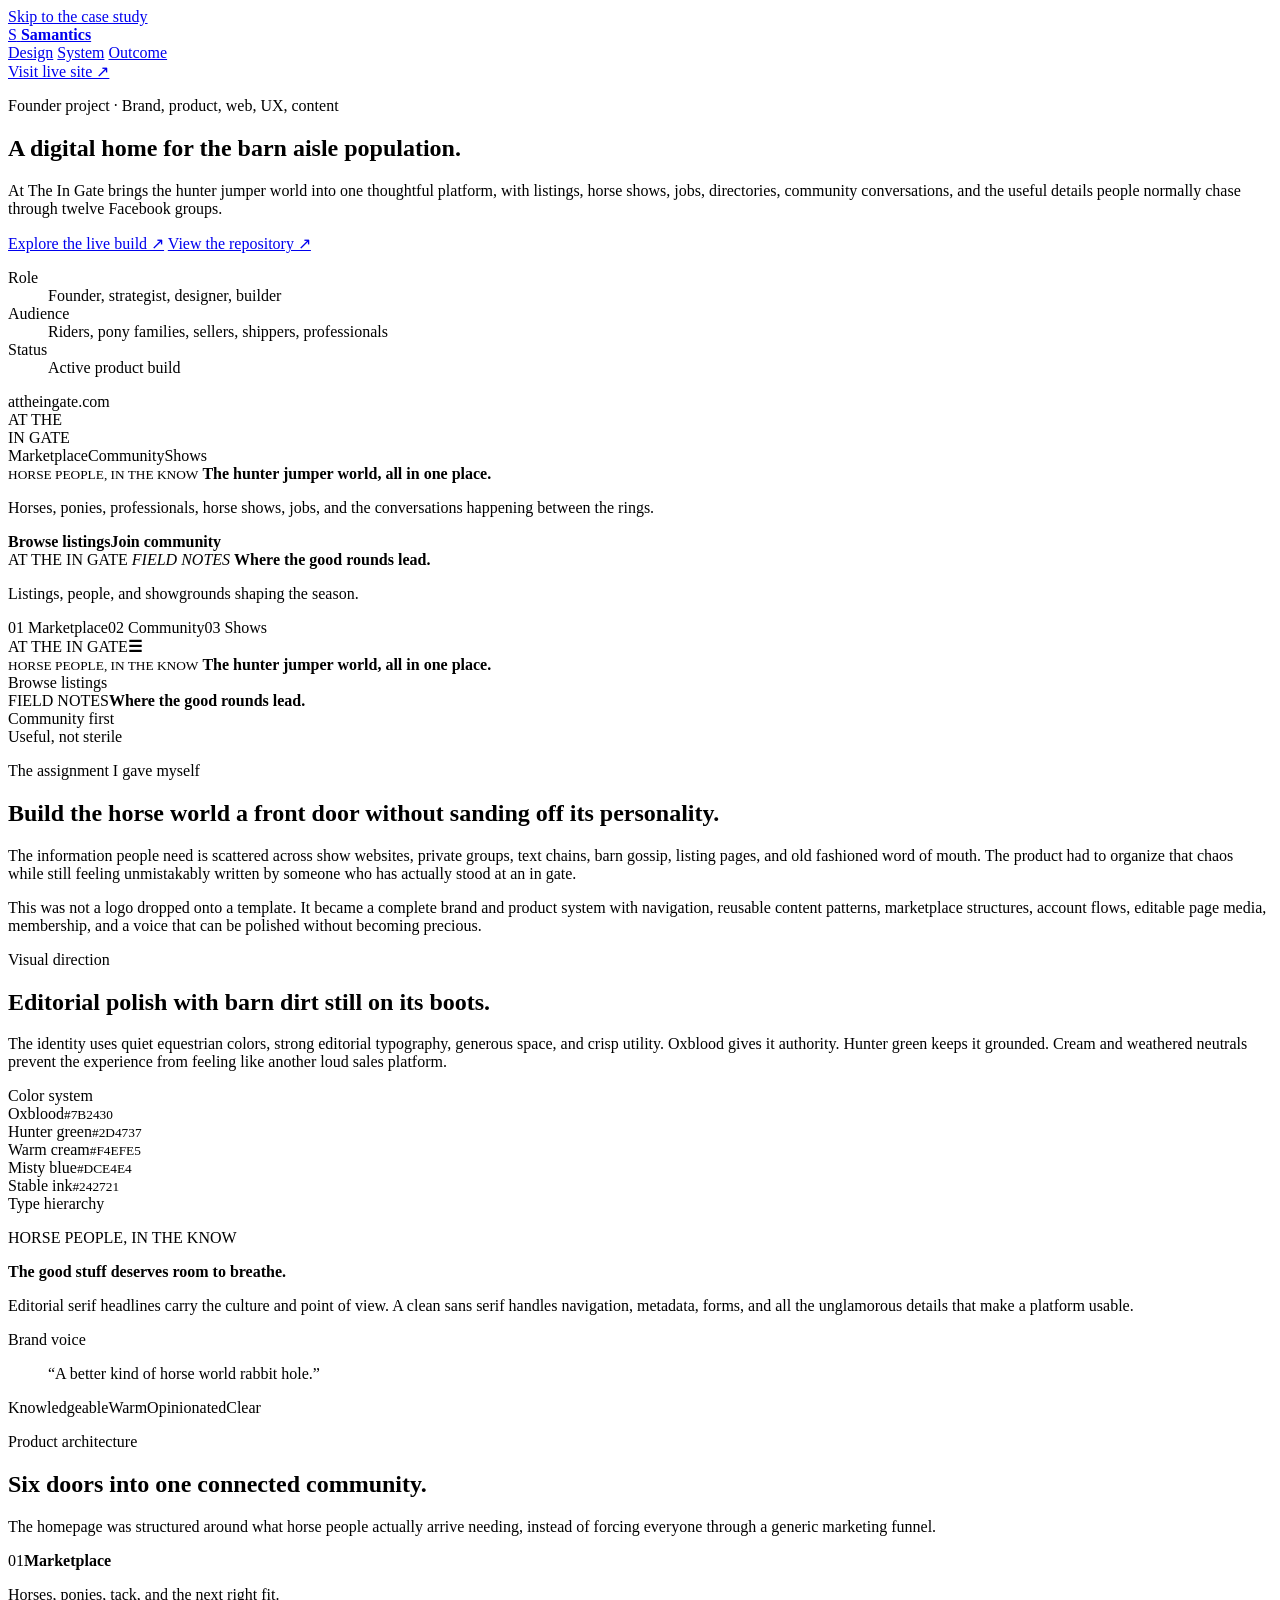
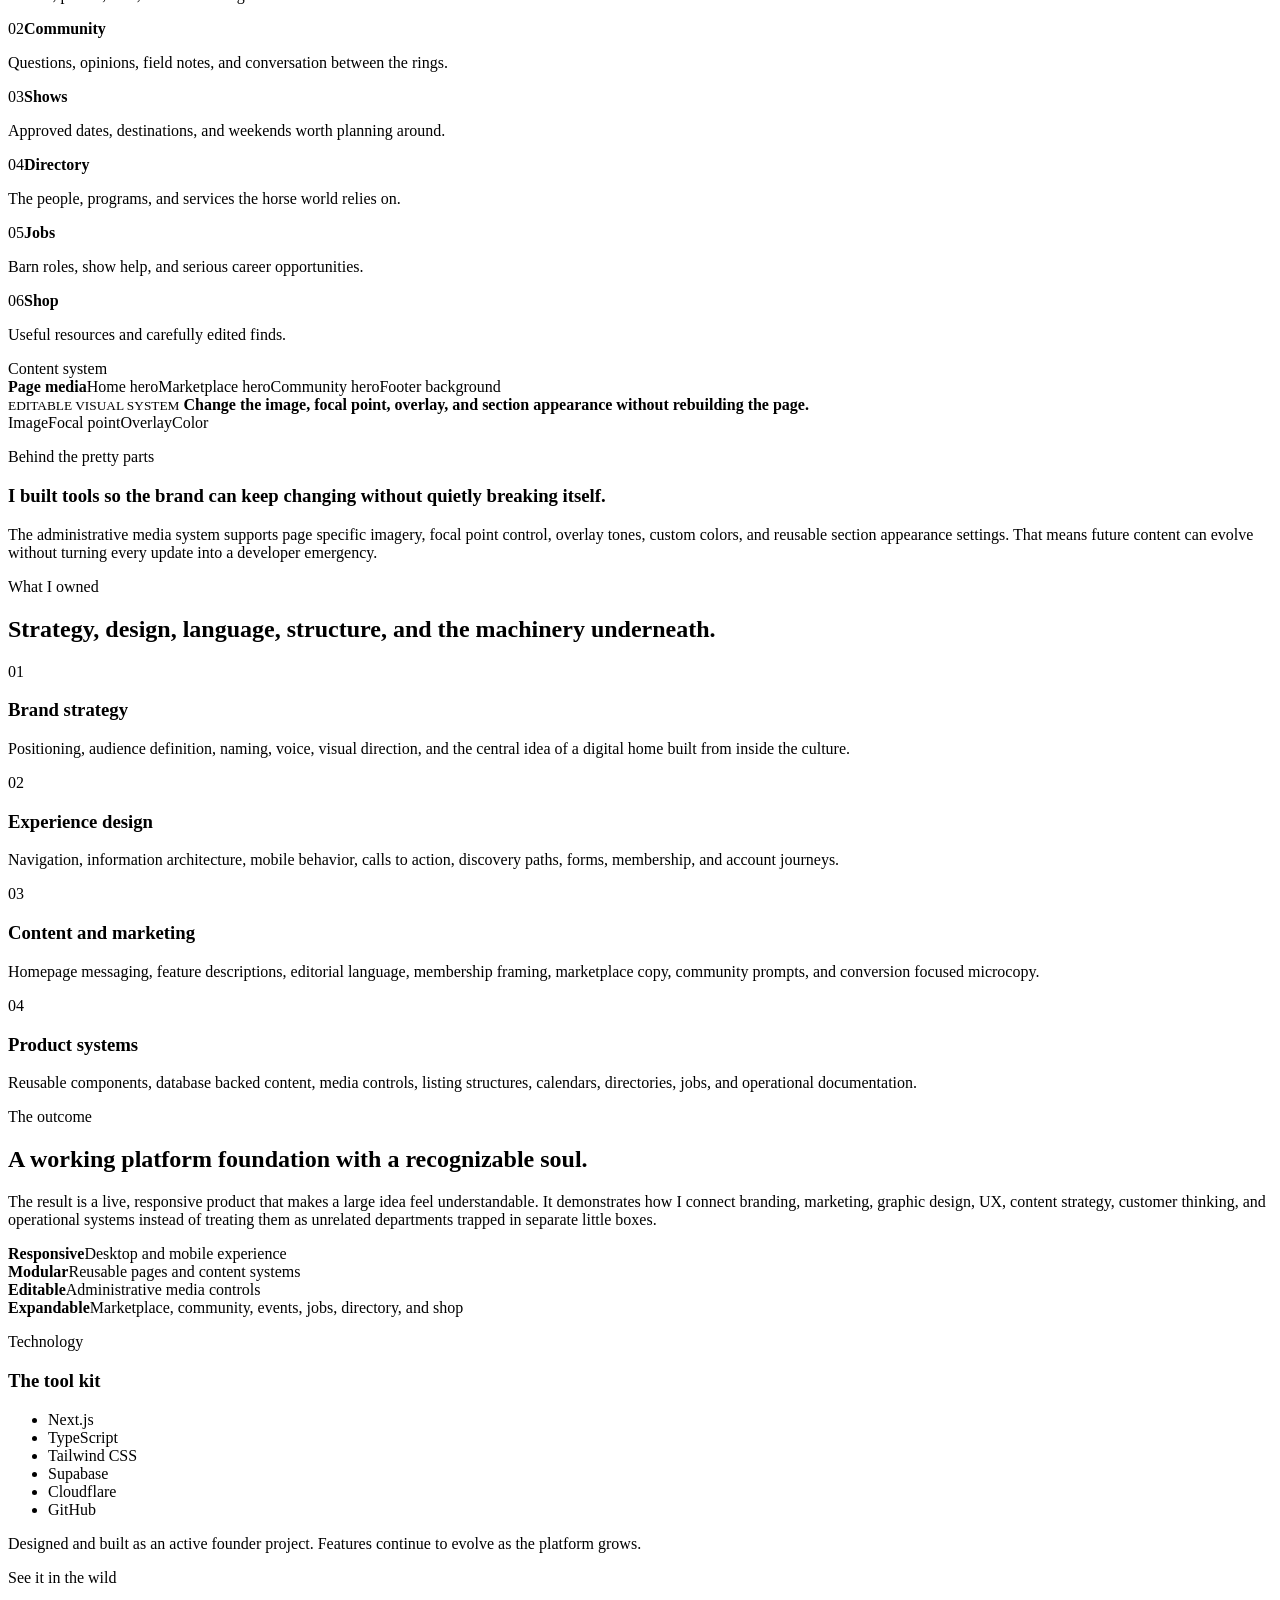
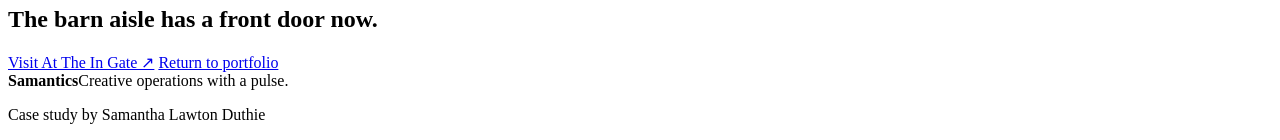
==== at-the-in-gate.html @ b52e9145 "Add At The In Gate visual case study" ====
<!doctype html>
<html lang="en">
<head>
  <meta charset="utf-8">
  <meta name="viewport" content="width=device-width, initial-scale=1">
  <meta name="description" content="At The In Gate case study by Samantha Lawton Duthie: brand strategy, visual design, website experience, product architecture, content, and community marketing.">
  <meta name="theme-color" content="#7b2430">
  <title>At The In Gate Case Study | Samantics</title>
  <link rel="preconnect" href="https://fonts.googleapis.com">
  <link rel="preconnect" href="https://fonts.gstatic.com" crossorigin>
  <link href="https://fonts.googleapis.com/css2?family=DM+Sans:wght@400;500;600;700&family=Fraunces:opsz,wght@9..144,500;9..144,600;9..144,700&display=swap" rel="stylesheet">
  <link rel="stylesheet" href="project-at-the-in-gate.css">
</head>
<body>
  <a class="skip-link" href="#main">Skip to the case study</a>

  <header class="case-nav">
    <a class="samantics-mark" href="index.html" aria-label="Return to Samantics portfolio">
      <span aria-hidden="true">S</span>
      <strong>Samantics</strong>
    </a>
    <div class="case-nav-links">
      <a href="#design">Design</a>
      <a href="#system">System</a>
      <a href="#outcome">Outcome</a>
    </div>
    <a class="case-nav-cta" href="https://attheingate.com" target="_blank" rel="noreferrer">Visit live site ↗</a>
  </header>

  <main id="main">
    <section class="case-hero">
      <div class="case-hero-copy">
        <p class="eyebrow">Founder project · Brand, product, web, UX, content</p>
        <h1>A digital home for the barn aisle population.</h1>
        <p class="hero-lede">At The In Gate brings the hunter jumper world into one thoughtful platform, with listings, horse shows, jobs, directories, community conversations, and the useful details people normally chase through twelve Facebook groups.</p>
        <div class="hero-actions">
          <a class="button button-primary" href="https://attheingate.com" target="_blank" rel="noreferrer">Explore the live build ↗</a>
          <a class="button button-secondary" href="https://github.com/samzwiches/at-the-in-gate" target="_blank" rel="noreferrer">View the repository ↗</a>
        </div>
        <dl class="hero-facts">
          <div><dt>Role</dt><dd>Founder, strategist, designer, builder</dd></div>
          <div><dt>Audience</dt><dd>Riders, pony families, sellers, shippers, professionals</dd></div>
          <div><dt>Status</dt><dd>Active product build</dd></div>
        </dl>
      </div>

      <div class="hero-composition" aria-label="At The In Gate homepage design preview">
        <div class="hero-halo halo-one"></div>
        <div class="hero-halo halo-two"></div>
        <div class="browser browser-main">
          <div class="browser-top"><i></i><i></i><i></i><span>attheingate.com</span></div>
          <div class="atig-site-header">
            <div class="atig-wordmark">AT THE<br>IN GATE</div>
            <div class="atig-mini-nav"><span>Marketplace</span><span>Community</span><span>Shows</span></div>
          </div>
          <div class="atig-hero-grid">
            <div class="atig-hero-copy">
              <small>HORSE PEOPLE, IN THE KNOW</small>
              <strong>The hunter jumper world, all in one place.</strong>
              <p>Horses, ponies, professionals, horse shows, jobs, and the conversations happening between the rings.</p>
              <div class="atig-buttons"><b>Browse listings</b><b>Join community</b></div>
            </div>
            <div class="atig-field-note">
              <span>AT THE IN GATE</span>
              <em>FIELD NOTES</em>
              <strong>Where the good rounds lead.</strong>
              <p>Listings, people, and showgrounds shaping the season.</p>
            </div>
          </div>
          <div class="atig-quick-links">
            <span>01 Marketplace</span><span>02 Community</span><span>03 Shows</span>
          </div>
        </div>

        <div class="phone">
          <div class="phone-speaker"></div>
          <div class="phone-screen">
            <div class="phone-header"><span>AT THE IN GATE</span><b>☰</b></div>
            <small>HORSE PEOPLE, IN THE KNOW</small>
            <strong>The hunter jumper world, all in one place.</strong>
            <div class="phone-button">Browse listings</div>
            <div class="phone-photo"><span>FIELD NOTES</span><b>Where the good rounds lead.</b></div>
          </div>
        </div>

        <div class="hero-sticker sticker-one">Community first</div>
        <div class="hero-sticker sticker-two">Useful, not sterile</div>
      </div>
    </section>

    <section class="project-summary section-pad">
      <div class="summary-heading">
        <p class="eyebrow">The assignment I gave myself</p>
        <h2>Build the horse world a front door without sanding off its personality.</h2>
      </div>
      <div class="summary-copy">
        <p>The information people need is scattered across show websites, private groups, text chains, barn gossip, listing pages, and old fashioned word of mouth. The product had to organize that chaos while still feeling unmistakably written by someone who has actually stood at an in gate.</p>
        <p>This was not a logo dropped onto a template. It became a complete brand and product system with navigation, reusable content patterns, marketplace structures, account flows, editable page media, membership, and a voice that can be polished without becoming precious.</p>
      </div>
    </section>

    <section class="brand-section section-pad" id="design">
      <div class="section-heading">
        <p class="eyebrow">Visual direction</p>
        <h2>Editorial polish with barn dirt still on its boots.</h2>
        <p>The identity uses quiet equestrian colors, strong editorial typography, generous space, and crisp utility. Oxblood gives it authority. Hunter green keeps it grounded. Cream and weathered neutrals prevent the experience from feeling like another loud sales platform.</p>
      </div>

      <div class="brand-grid">
        <article class="brand-card palette-card">
          <div class="card-label">Color system</div>
          <div class="swatches">
            <div style="--swatch:#7b2430"><span>Oxblood</span><small>#7B2430</small></div>
            <div style="--swatch:#2d4737"><span>Hunter green</span><small>#2D4737</small></div>
            <div style="--swatch:#f4efe5"><span>Warm cream</span><small>#F4EFE5</small></div>
            <div style="--swatch:#dce4e4"><span>Misty blue</span><small>#DCE4E4</small></div>
            <div style="--swatch:#242721"><span>Stable ink</span><small>#242721</small></div>
          </div>
        </article>

        <article class="brand-card type-card">
          <div class="card-label">Type hierarchy</div>
          <p class="type-eyebrow">HORSE PEOPLE, IN THE KNOW</p>
          <strong>The good stuff deserves room to breathe.</strong>
          <p>Editorial serif headlines carry the culture and point of view. A clean sans serif handles navigation, metadata, forms, and all the unglamorous details that make a platform usable.</p>
        </article>

        <article class="brand-card voice-card">
          <div class="card-label">Brand voice</div>
          <blockquote>“A better kind of horse world rabbit hole.”</blockquote>
          <div class="voice-tags"><span>Knowledgeable</span><span>Warm</span><span>Opinionated</span><span>Clear</span></div>
        </article>
      </div>
    </section>

    <section class="system-section section-pad" id="system">
      <div class="section-heading section-heading-light">
        <p class="eyebrow">Product architecture</p>
        <h2>Six doors into one connected community.</h2>
        <p>The homepage was structured around what horse people actually arrive needing, instead of forcing everyone through a generic marketing funnel.</p>
      </div>

      <div class="feature-grid">
        <article><span>01</span><b>Marketplace</b><p>Horses, ponies, tack, and the next right fit.</p></article>
        <article><span>02</span><b>Community</b><p>Questions, opinions, field notes, and conversation between the rings.</p></article>
        <article><span>03</span><b>Shows</b><p>Approved dates, destinations, and weekends worth planning around.</p></article>
        <article><span>04</span><b>Directory</b><p>The people, programs, and services the horse world relies on.</p></article>
        <article><span>05</span><b>Jobs</b><p>Barn roles, show help, and serious career opportunities.</p></article>
        <article><span>06</span><b>Shop</b><p>Useful resources and carefully edited finds.</p></article>
      </div>

      <div class="system-showcase">
        <div class="system-browser">
          <div class="browser-top"><i></i><i></i><i></i><span>Content system</span></div>
          <div class="system-browser-body">
            <aside><b>Page media</b><span>Home hero</span><span>Marketplace hero</span><span>Community hero</span><span>Footer background</span></aside>
            <div class="system-editor">
              <small>EDITABLE VISUAL SYSTEM</small>
              <strong>Change the image, focal point, overlay, and section appearance without rebuilding the page.</strong>
              <div class="editor-controls"><span>Image</span><span>Focal point</span><span>Overlay</span><span>Color</span></div>
            </div>
          </div>
        </div>
        <div class="system-note">
          <p class="eyebrow">Behind the pretty parts</p>
          <h3>I built tools so the brand can keep changing without quietly breaking itself.</h3>
          <p>The administrative media system supports page specific imagery, focal point control, overlay tones, custom colors, and reusable section appearance settings. That means future content can evolve without turning every update into a developer emergency.</p>
        </div>
      </div>
    </section>

    <section class="process-section section-pad">
      <div class="section-heading">
        <p class="eyebrow">What I owned</p>
        <h2>Strategy, design, language, structure, and the machinery underneath.</h2>
      </div>
      <div class="ownership-list">
        <article><span>01</span><div><h3>Brand strategy</h3><p>Positioning, audience definition, naming, voice, visual direction, and the central idea of a digital home built from inside the culture.</p></div></article>
        <article><span>02</span><div><h3>Experience design</h3><p>Navigation, information architecture, mobile behavior, calls to action, discovery paths, forms, membership, and account journeys.</p></div></article>
        <article><span>03</span><div><h3>Content and marketing</h3><p>Homepage messaging, feature descriptions, editorial language, membership framing, marketplace copy, community prompts, and conversion focused microcopy.</p></div></article>
        <article><span>04</span><div><h3>Product systems</h3><p>Reusable components, database backed content, media controls, listing structures, calendars, directories, jobs, and operational documentation.</p></div></article>
      </div>
    </section>

    <section class="outcome-section section-pad" id="outcome">
      <div class="outcome-copy">
        <p class="eyebrow">The outcome</p>
        <h2>A working platform foundation with a recognizable soul.</h2>
        <p>The result is a live, responsive product that makes a large idea feel understandable. It demonstrates how I connect branding, marketing, graphic design, UX, content strategy, customer thinking, and operational systems instead of treating them as unrelated departments trapped in separate little boxes.</p>
        <div class="proof-grid">
          <div><strong>Responsive</strong><span>Desktop and mobile experience</span></div>
          <div><strong>Modular</strong><span>Reusable pages and content systems</span></div>
          <div><strong>Editable</strong><span>Administrative media controls</span></div>
          <div><strong>Expandable</strong><span>Marketplace, community, events, jobs, directory, and shop</span></div>
        </div>
      </div>
      <aside class="tool-card">
        <p class="eyebrow">Technology</p>
        <h3>The tool kit</h3>
        <ul>
          <li>Next.js</li>
          <li>TypeScript</li>
          <li>Tailwind CSS</li>
          <li>Supabase</li>
          <li>Cloudflare</li>
          <li>GitHub</li>
        </ul>
        <p class="tool-note">Designed and built as an active founder project. Features continue to evolve as the platform grows.</p>
      </aside>
    </section>

    <section class="closing-section">
      <p class="eyebrow">See it in the wild</p>
      <h2>The barn aisle has a front door now.</h2>
      <div class="hero-actions closing-actions">
        <a class="button button-light" href="https://attheingate.com" target="_blank" rel="noreferrer">Visit At The In Gate ↗</a>
        <a class="button button-outline-light" href="index.html#work">Return to portfolio</a>
      </div>
    </section>
  </main>

  <footer class="case-footer">
    <div><strong>Samantics</strong><span>Creative operations with a pulse.</span></div>
    <p>Case study by Samantha Lawton Duthie</p>
  </footer>
</body>
</html>
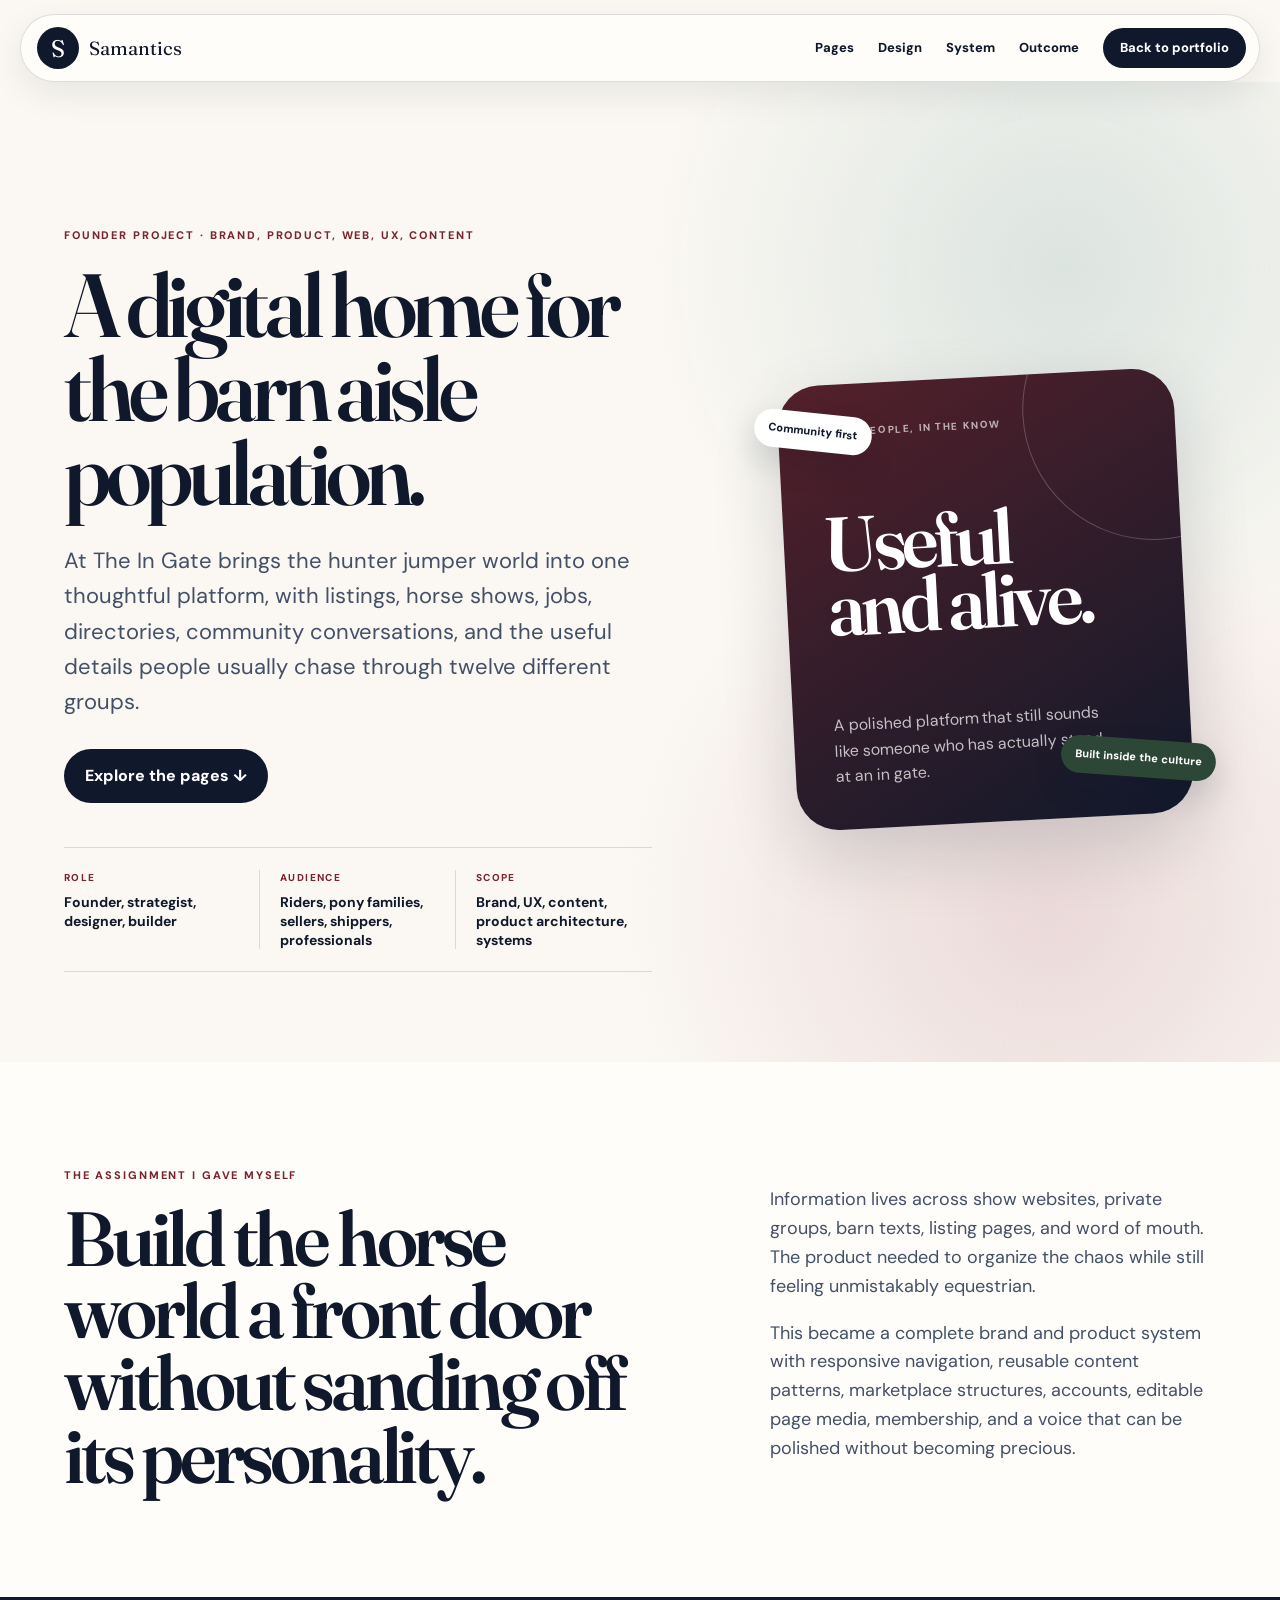
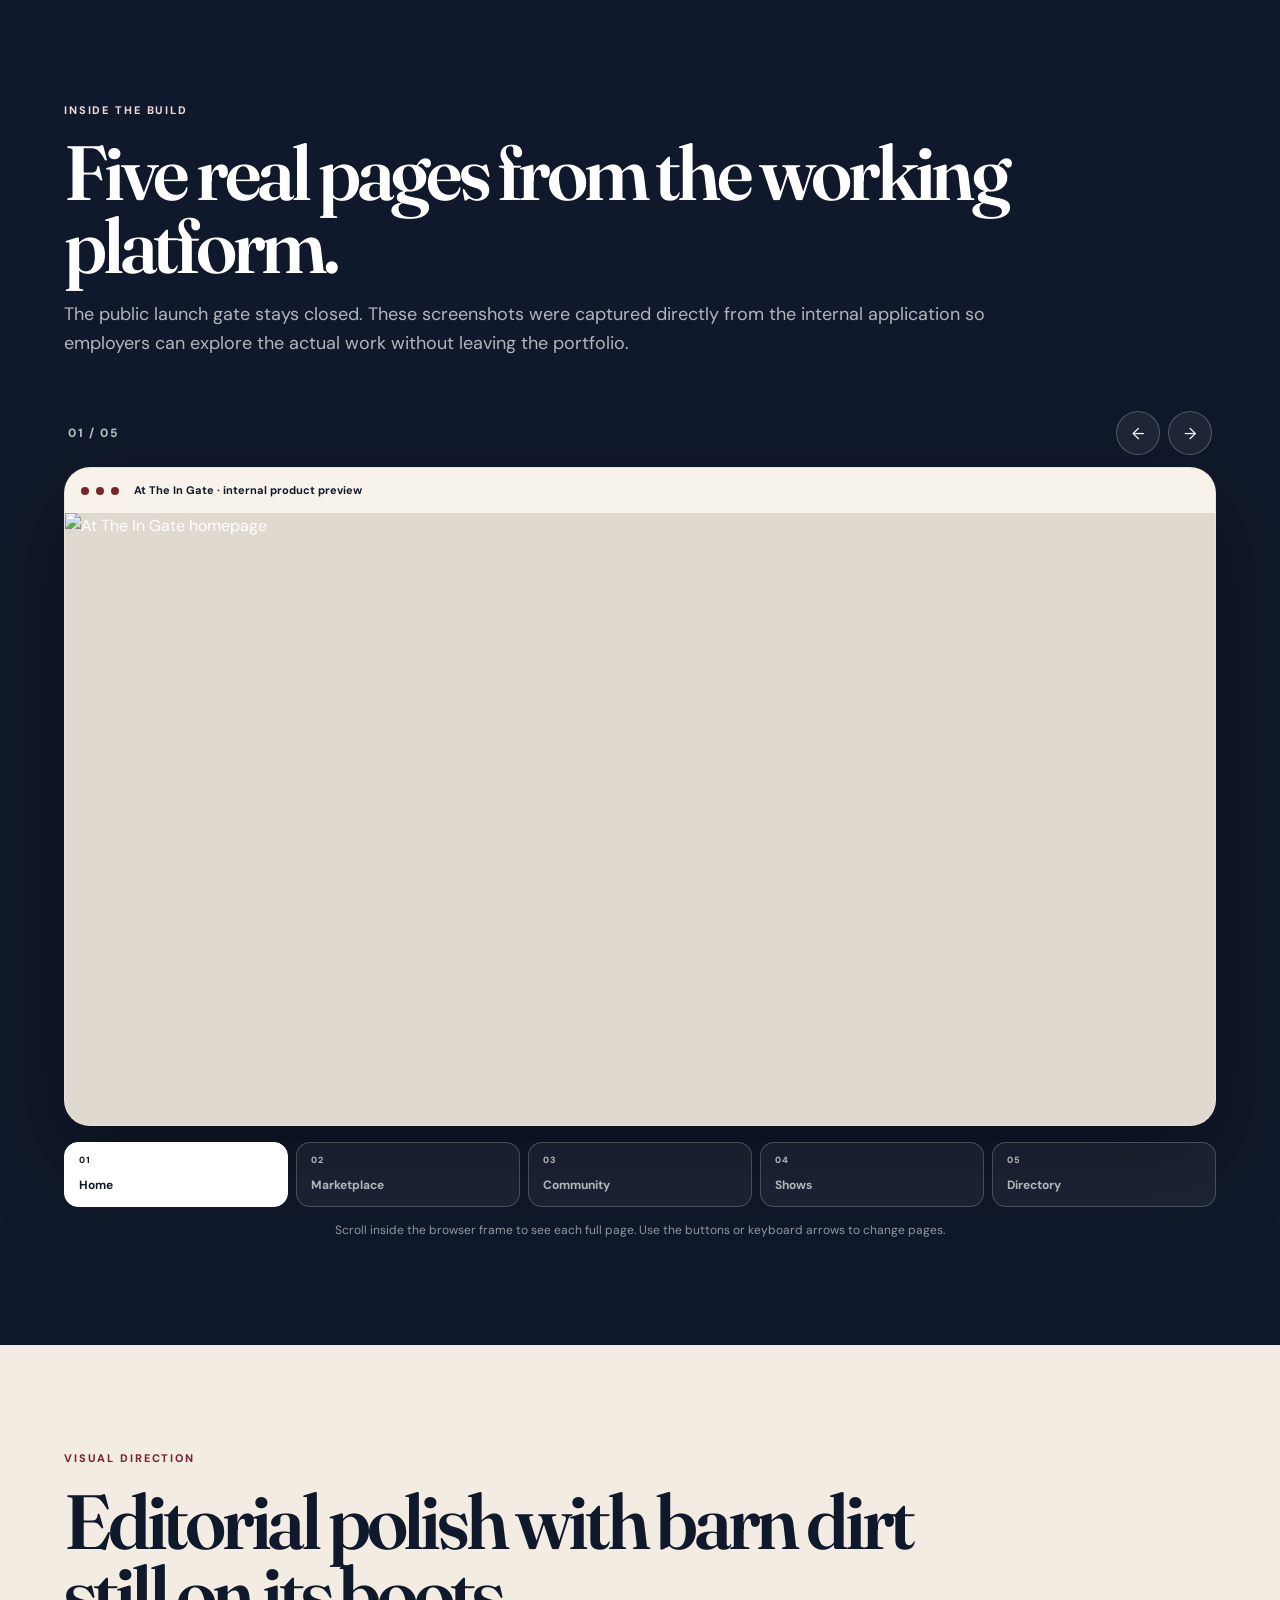
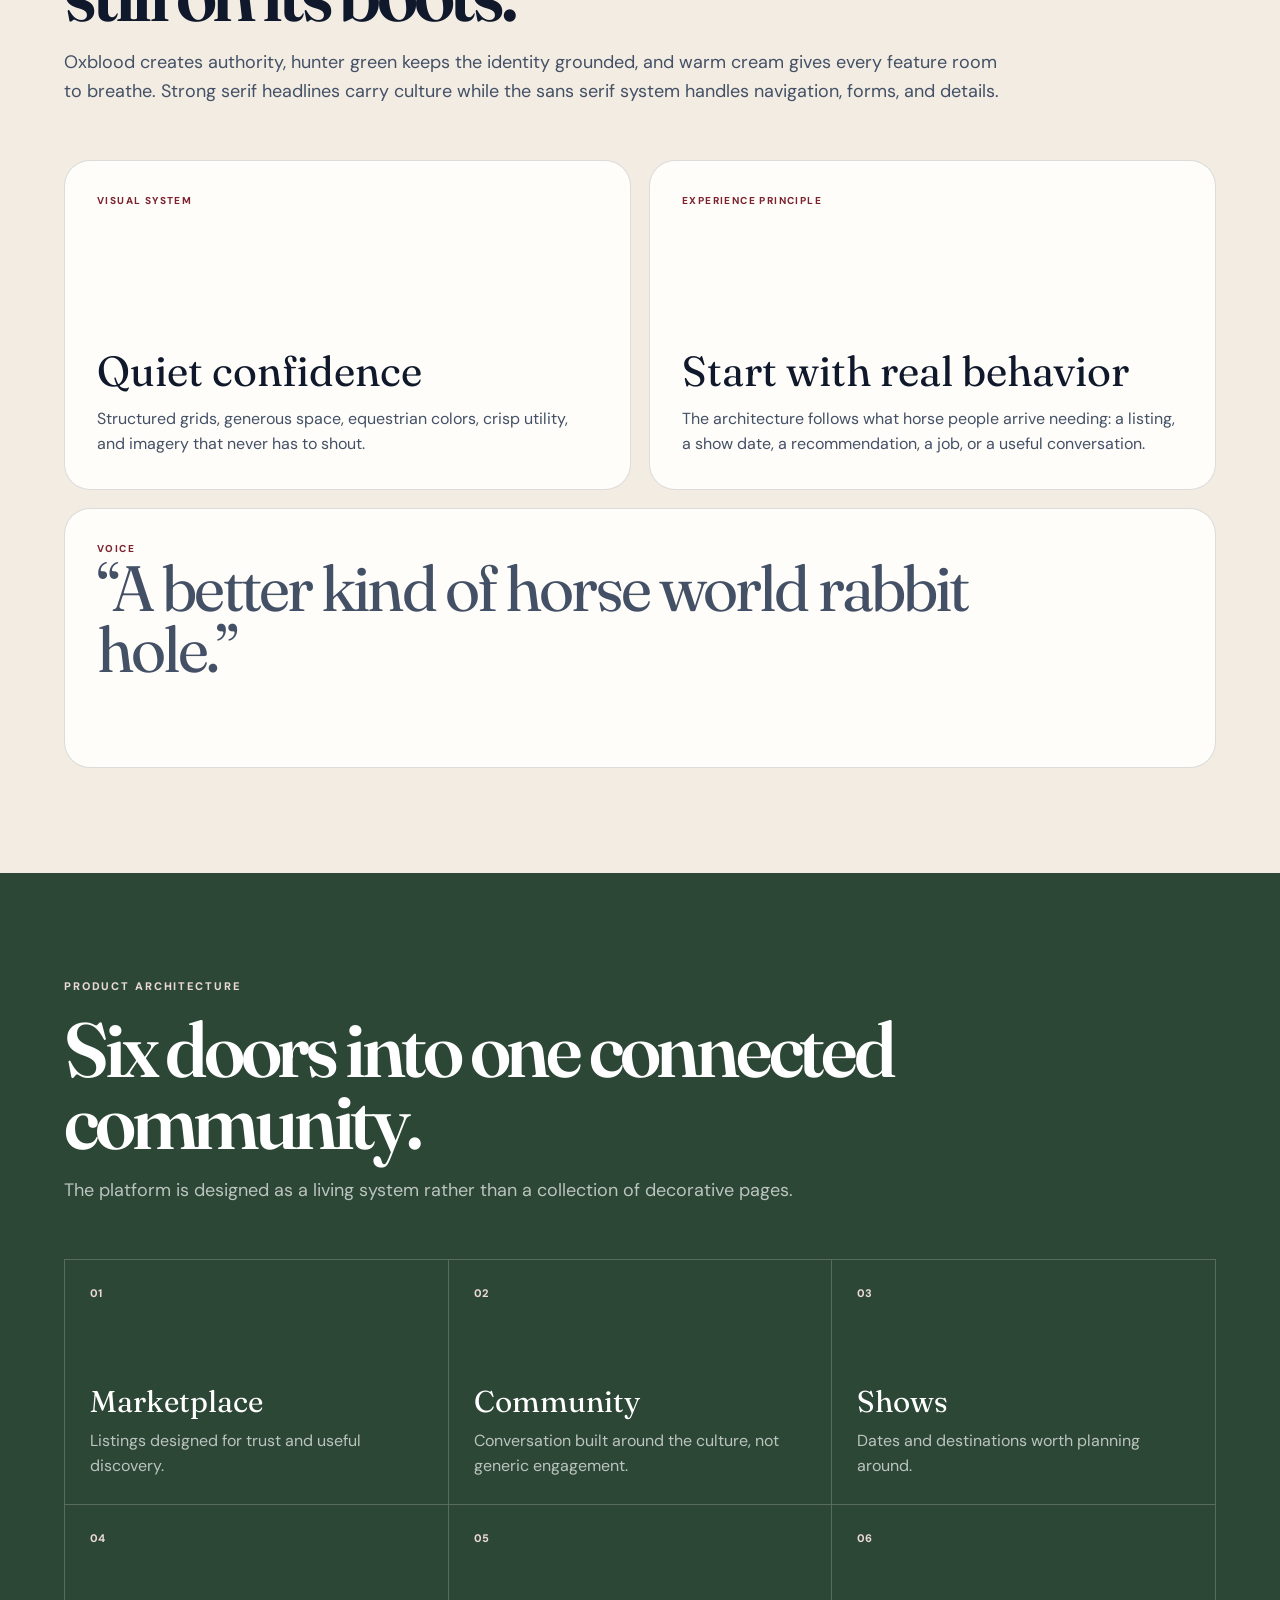
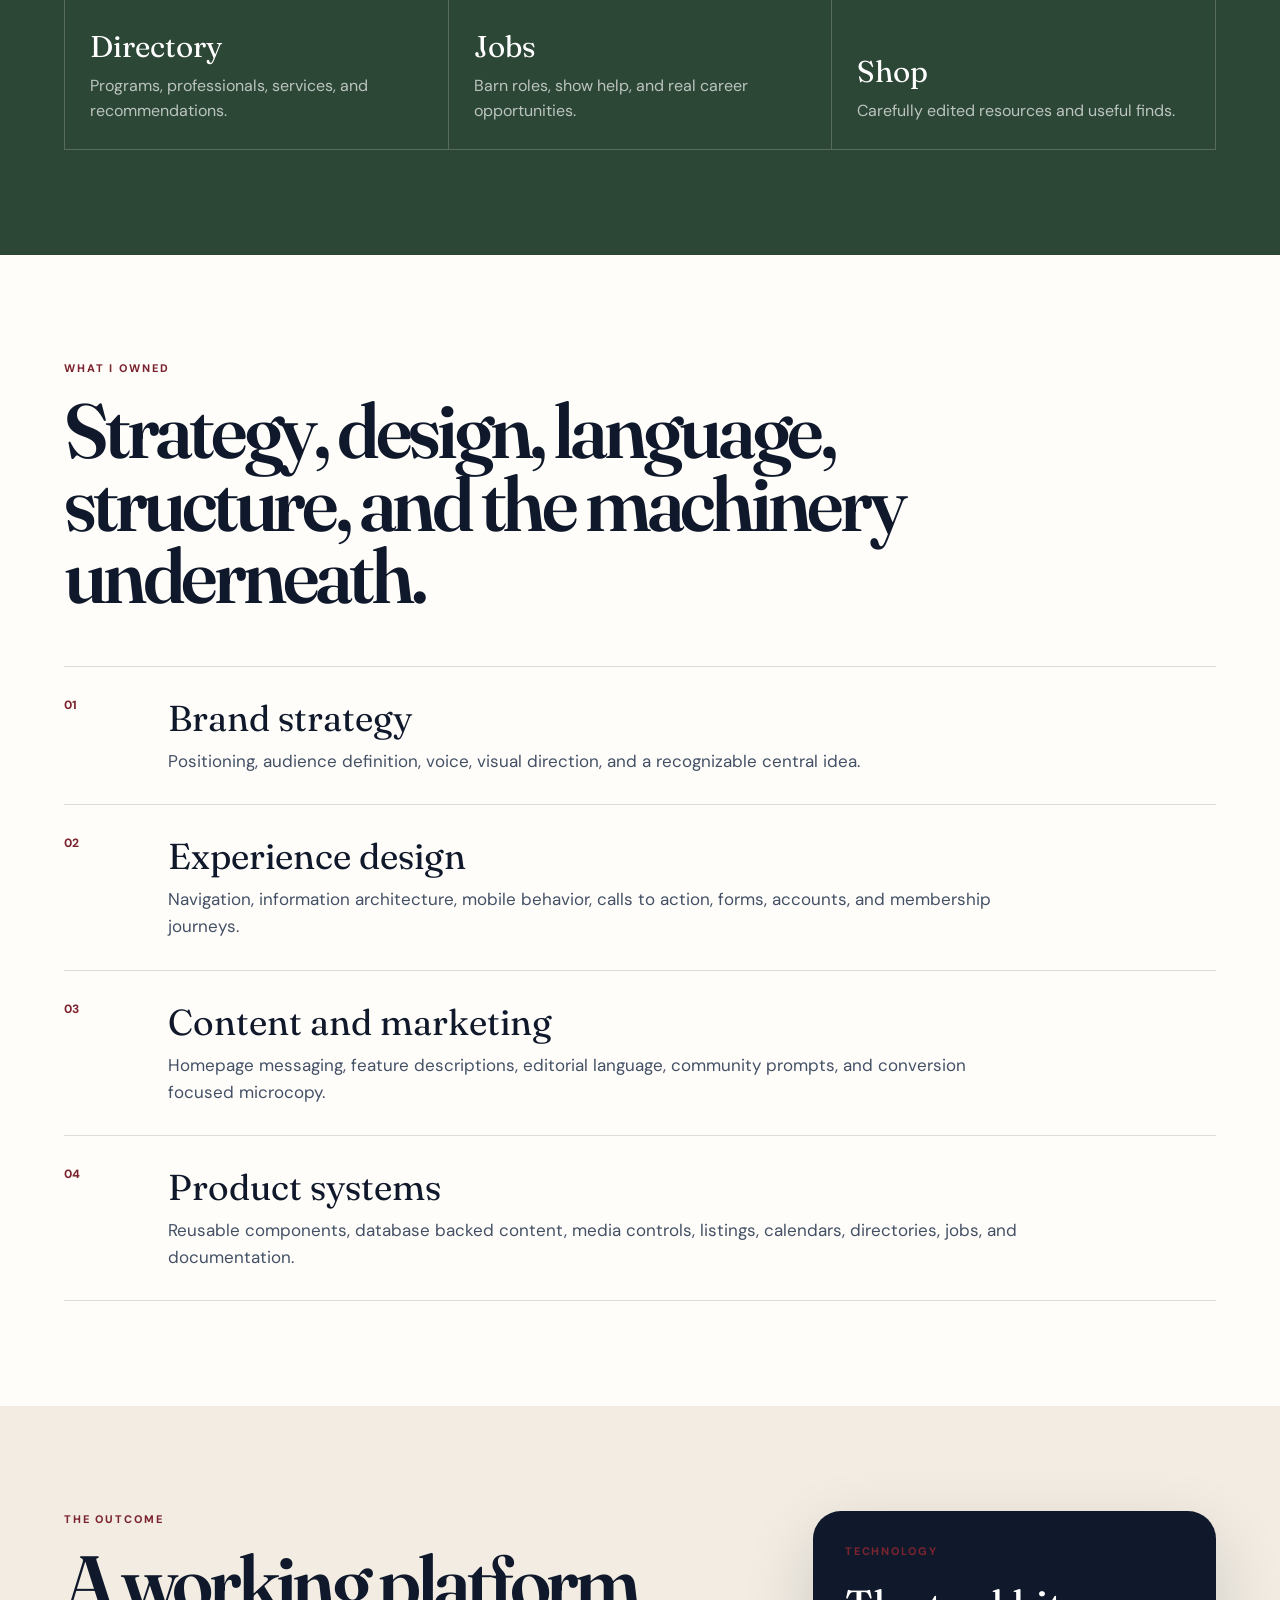
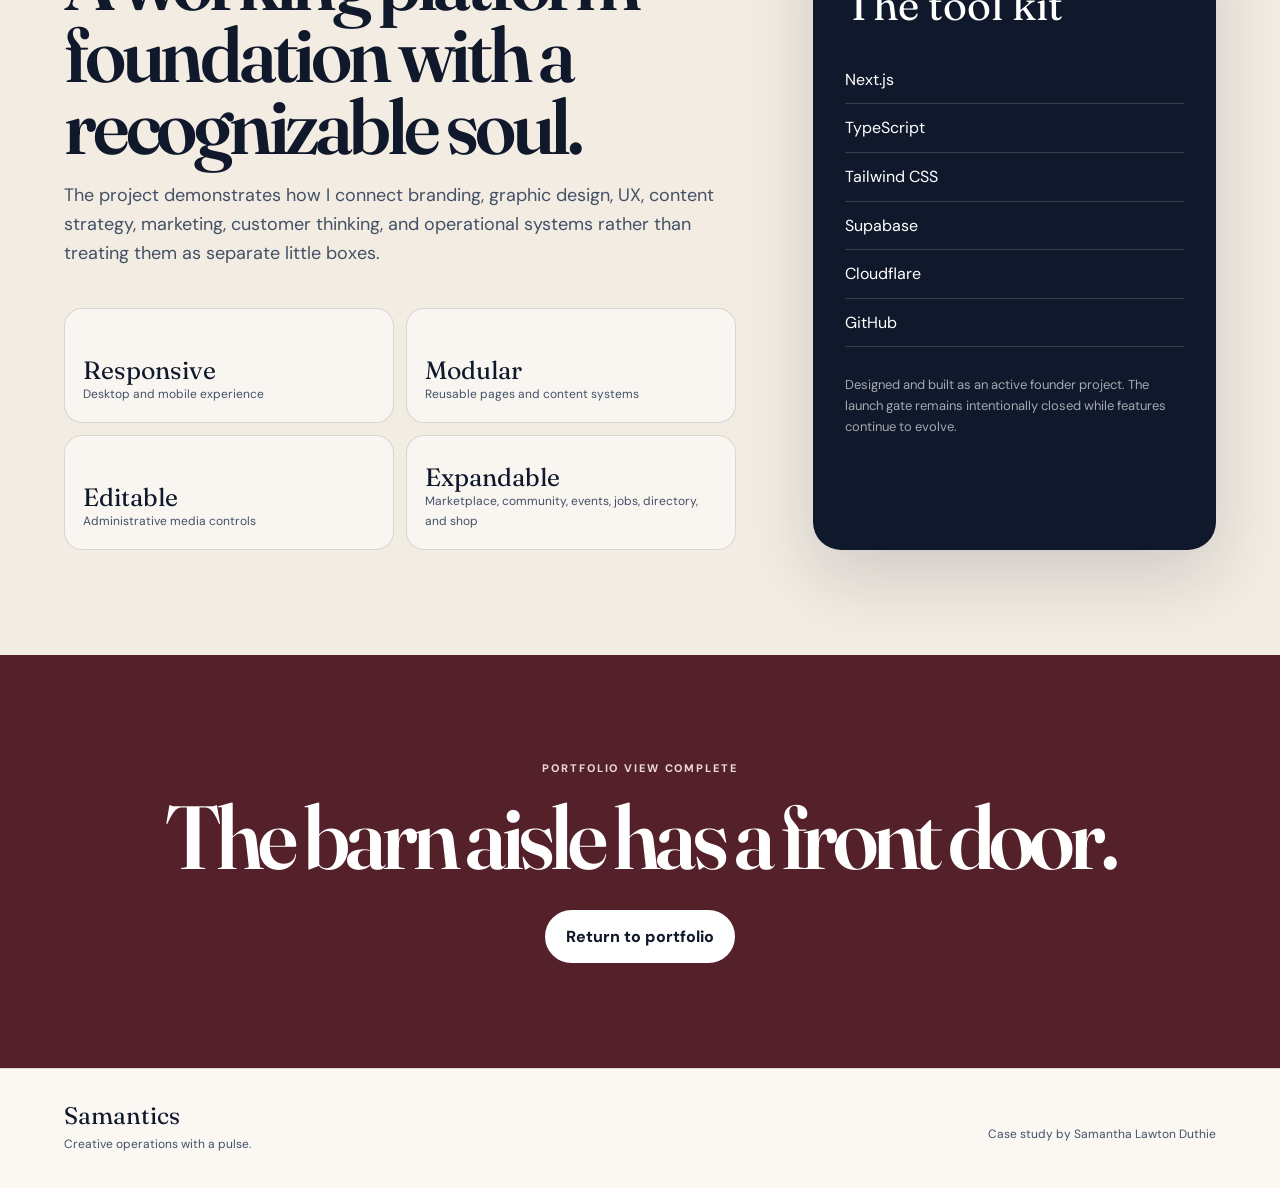
==== commit f10884cf: "Replace At The In Gate with real screenshot case study" ====
--- a/at-the-in-gate.html
+++ b/at-the-in-gate.html
@@ -2,226 +2,81 @@
 <html lang="en">
 <head>
   <meta charset="utf-8">
-  <meta name="viewport" content="width=device-width, initial-scale=1">
-  <meta name="description" content="At The In Gate case study by Samantha Lawton Duthie: brand strategy, visual design, website experience, product architecture, content, and community marketing.">
+  <meta name="viewport" content="width=device-width,initial-scale=1">
+  <meta name="description" content="At The In Gate visual case study by Samantha Lawton Duthie: brand strategy, product design, web experience, content, and community systems.">
   <meta name="theme-color" content="#7b2430">
   <title>At The In Gate Case Study | Samantics</title>
   <link rel="preconnect" href="https://fonts.googleapis.com">
   <link rel="preconnect" href="https://fonts.gstatic.com" crossorigin>
   <link href="https://fonts.googleapis.com/css2?family=DM+Sans:wght@400;500;600;700&family=Fraunces:opsz,wght@9..144,500;9..144,600;9..144,700&display=swap" rel="stylesheet">
-  <link rel="stylesheet" href="project-at-the-in-gate.css">
+  <link rel="stylesheet" href="project-case-study.css">
+  <script src="case-study.js" defer></script>
 </head>
 <body>
-  <a class="skip-link" href="#main">Skip to the case study</a>
+<a class="skip-link" href="#main">Skip to the case study</a>
+<header class="case-nav">
+  <a class="samantics-mark" href="index.html#work"><span aria-hidden="true">S</span><strong>Samantics</strong></a>
+  <nav class="case-nav-links" aria-label="Case study"><a href="#screens">Pages</a><a href="#design">Design</a><a href="#system">System</a><a href="#outcome">Outcome</a></nav>
+  <a class="case-nav-cta" href="index.html#work">Back to portfolio</a>
+</header>
+<main id="main">
+  <section class="case-hero">
+    <div class="case-hero-copy">
+      <p class="eyebrow">Founder project · Brand, product, web, UX, content</p>
+      <h1>A digital home for the barn aisle population.</h1>
+      <p class="hero-lede">At The In Gate brings the hunter jumper world into one thoughtful platform, with listings, horse shows, jobs, directories, community conversations, and the useful details people usually chase through twelve different groups.</p>
+      <div class="hero-actions"><a class="button button-primary" href="#screens">Explore the pages ↓</a></div>
+      <dl class="hero-facts"><div><dt>Role</dt><dd>Founder, strategist, designer, builder</dd></div><div><dt>Audience</dt><dd>Riders, pony families, sellers, shippers, professionals</dd></div><div><dt>Scope</dt><dd>Brand, UX, content, product architecture, systems</dd></div></dl>
+    </div>
+    <div class="hero-mark" aria-hidden="true"><div class="hero-card"><small>Horse people, in the know</small><strong>Useful<br>and alive.</strong><p>A polished platform that still sounds like someone who has actually stood at an in gate.</p></div><div class="hero-chip one">Community first</div><div class="hero-chip two">Built inside the culture</div></div>
+  </section>
 
-  <header class="case-nav">
-    <a class="samantics-mark" href="index.html" aria-label="Return to Samantics portfolio">
-      <span aria-hidden="true">S</span>
-      <strong>Samantics</strong>
-    </a>
-    <div class="case-nav-links">
-      <a href="#design">Design</a>
-      <a href="#system">System</a>
-      <a href="#outcome">Outcome</a>
-    </div>
-    <a class="case-nav-cta" href="https://attheingate.com" target="_blank" rel="noreferrer">Visit live site ↗</a>
-  </header>
+  <section class="project-summary section-pad">
+    <div class="summary-heading"><p class="eyebrow">The assignment I gave myself</p><h2>Build the horse world a front door without sanding off its personality.</h2></div>
+    <div class="summary-copy"><p>Information lives across show websites, private groups, barn texts, listing pages, and word of mouth. The product needed to organize the chaos while still feeling unmistakably equestrian.</p><p>This became a complete brand and product system with responsive navigation, reusable content patterns, marketplace structures, accounts, editable page media, membership, and a voice that can be polished without becoming precious.</p></div>
+  </section>
 
-  <main id="main">
-    <section class="case-hero">
-      <div class="case-hero-copy">
-        <p class="eyebrow">Founder project · Brand, product, web, UX, content</p>
-        <h1>A digital home for the barn aisle population.</h1>
-        <p class="hero-lede">At The In Gate brings the hunter jumper world into one thoughtful platform, with listings, horse shows, jobs, directories, community conversations, and the useful details people normally chase through twelve Facebook groups.</p>
-        <div class="hero-actions">
-          <a class="button button-primary" href="https://attheingate.com" target="_blank" rel="noreferrer">Explore the live build ↗</a>
-          <a class="button button-secondary" href="https://github.com/samzwiches/at-the-in-gate" target="_blank" rel="noreferrer">View the repository ↗</a>
-        </div>
-        <dl class="hero-facts">
-          <div><dt>Role</dt><dd>Founder, strategist, designer, builder</dd></div>
-          <div><dt>Audience</dt><dd>Riders, pony families, sellers, shippers, professionals</dd></div>
-          <div><dt>Status</dt><dd>Active product build</dd></div>
-        </dl>
-      </div>
-
-      <div class="hero-composition" aria-label="At The In Gate homepage design preview">
-        <div class="hero-halo halo-one"></div>
-        <div class="hero-halo halo-two"></div>
-        <div class="browser browser-main">
-          <div class="browser-top"><i></i><i></i><i></i><span>attheingate.com</span></div>
-          <div class="atig-site-header">
-            <div class="atig-wordmark">AT THE<br>IN GATE</div>
-            <div class="atig-mini-nav"><span>Marketplace</span><span>Community</span><span>Shows</span></div>
-          </div>
-          <div class="atig-hero-grid">
-            <div class="atig-hero-copy">
-              <small>HORSE PEOPLE, IN THE KNOW</small>
-              <strong>The hunter jumper world, all in one place.</strong>
-              <p>Horses, ponies, professionals, horse shows, jobs, and the conversations happening between the rings.</p>
-              <div class="atig-buttons"><b>Browse listings</b><b>Join community</b></div>
-            </div>
-            <div class="atig-field-note">
-              <span>AT THE IN GATE</span>
-              <em>FIELD NOTES</em>
-              <strong>Where the good rounds lead.</strong>
-              <p>Listings, people, and showgrounds shaping the season.</p>
-            </div>
-          </div>
-          <div class="atig-quick-links">
-            <span>01 Marketplace</span><span>02 Community</span><span>03 Shows</span>
-          </div>
-        </div>
-
-        <div class="phone">
-          <div class="phone-speaker"></div>
-          <div class="phone-screen">
-            <div class="phone-header"><span>AT THE IN GATE</span><b>☰</b></div>
-            <small>HORSE PEOPLE, IN THE KNOW</small>
-            <strong>The hunter jumper world, all in one place.</strong>
-            <div class="phone-button">Browse listings</div>
-            <div class="phone-photo"><span>FIELD NOTES</span><b>Where the good rounds lead.</b></div>
-          </div>
-        </div>
-
-        <div class="hero-sticker sticker-one">Community first</div>
-        <div class="hero-sticker sticker-two">Useful, not sterile</div>
-      </div>
-    </section>
-
-    <section class="project-summary section-pad">
-      <div class="summary-heading">
-        <p class="eyebrow">The assignment I gave myself</p>
-        <h2>Build the horse world a front door without sanding off its personality.</h2>
-      </div>
-      <div class="summary-copy">
-        <p>The information people need is scattered across show websites, private groups, text chains, barn gossip, listing pages, and old fashioned word of mouth. The product had to organize that chaos while still feeling unmistakably written by someone who has actually stood at an in gate.</p>
-        <p>This was not a logo dropped onto a template. It became a complete brand and product system with navigation, reusable content patterns, marketplace structures, account flows, editable page media, membership, and a voice that can be polished without becoming precious.</p>
-      </div>
-    </section>
-
-    <section class="brand-section section-pad" id="design">
-      <div class="section-heading">
-        <p class="eyebrow">Visual direction</p>
-        <h2>Editorial polish with barn dirt still on its boots.</h2>
-        <p>The identity uses quiet equestrian colors, strong editorial typography, generous space, and crisp utility. Oxblood gives it authority. Hunter green keeps it grounded. Cream and weathered neutrals prevent the experience from feeling like another loud sales platform.</p>
-      </div>
-
-      <div class="brand-grid">
-        <article class="brand-card palette-card">
-          <div class="card-label">Color system</div>
-          <div class="swatches">
-            <div style="--swatch:#7b2430"><span>Oxblood</span><small>#7B2430</small></div>
-            <div style="--swatch:#2d4737"><span>Hunter green</span><small>#2D4737</small></div>
-            <div style="--swatch:#f4efe5"><span>Warm cream</span><small>#F4EFE5</small></div>
-            <div style="--swatch:#dce4e4"><span>Misty blue</span><small>#DCE4E4</small></div>
-            <div style="--swatch:#242721"><span>Stable ink</span><small>#242721</small></div>
-          </div>
-        </article>
-
-        <article class="brand-card type-card">
-          <div class="card-label">Type hierarchy</div>
-          <p class="type-eyebrow">HORSE PEOPLE, IN THE KNOW</p>
-          <strong>The good stuff deserves room to breathe.</strong>
-          <p>Editorial serif headlines carry the culture and point of view. A clean sans serif handles navigation, metadata, forms, and all the unglamorous details that make a platform usable.</p>
-        </article>
-
-        <article class="brand-card voice-card">
-          <div class="card-label">Brand voice</div>
-          <blockquote>“A better kind of horse world rabbit hole.”</blockquote>
-          <div class="voice-tags"><span>Knowledgeable</span><span>Warm</span><span>Opinionated</span><span>Clear</span></div>
-        </article>
-      </div>
-    </section>
-
-    <section class="system-section section-pad" id="system">
-      <div class="section-heading section-heading-light">
-        <p class="eyebrow">Product architecture</p>
-        <h2>Six doors into one connected community.</h2>
-        <p>The homepage was structured around what horse people actually arrive needing, instead of forcing everyone through a generic marketing funnel.</p>
-      </div>
-
-      <div class="feature-grid">
-        <article><span>01</span><b>Marketplace</b><p>Horses, ponies, tack, and the next right fit.</p></article>
-        <article><span>02</span><b>Community</b><p>Questions, opinions, field notes, and conversation between the rings.</p></article>
-        <article><span>03</span><b>Shows</b><p>Approved dates, destinations, and weekends worth planning around.</p></article>
-        <article><span>04</span><b>Directory</b><p>The people, programs, and services the horse world relies on.</p></article>
-        <article><span>05</span><b>Jobs</b><p>Barn roles, show help, and serious career opportunities.</p></article>
-        <article><span>06</span><b>Shop</b><p>Useful resources and carefully edited finds.</p></article>
-      </div>
-
-      <div class="system-showcase">
-        <div class="system-browser">
-          <div class="browser-top"><i></i><i></i><i></i><span>Content system</span></div>
-          <div class="system-browser-body">
-            <aside><b>Page media</b><span>Home hero</span><span>Marketplace hero</span><span>Community hero</span><span>Footer background</span></aside>
-            <div class="system-editor">
-              <small>EDITABLE VISUAL SYSTEM</small>
-              <strong>Change the image, focal point, overlay, and section appearance without rebuilding the page.</strong>
-              <div class="editor-controls"><span>Image</span><span>Focal point</span><span>Overlay</span><span>Color</span></div>
-            </div>
-          </div>
-        </div>
-        <div class="system-note">
-          <p class="eyebrow">Behind the pretty parts</p>
-          <h3>I built tools so the brand can keep changing without quietly breaking itself.</h3>
-          <p>The administrative media system supports page specific imagery, focal point control, overlay tones, custom colors, and reusable section appearance settings. That means future content can evolve without turning every update into a developer emergency.</p>
+  <section class="screen-section section-pad" id="screens">
+    <div class="section-heading"><p class="eyebrow">Inside the build</p><h2>Five real pages from the working platform.</h2><p>The public launch gate stays closed. These screenshots were captured directly from the internal application so employers can explore the actual work without leaving the portfolio.</p></div>
+    <div class="carousel" data-carousel tabindex="0" aria-label="At The In Gate page screenshots">
+      <div class="carousel-toolbar"><span class="carousel-counter" data-carousel-counter>01 / 05</span><div class="carousel-controls"><button class="carousel-control" data-carousel-prev aria-label="Previous page">←</button><button class="carousel-control" data-carousel-next aria-label="Next page">→</button></div></div>
+      <div class="browser-frame">
+        <div class="browser-bar"><i></i><i></i><i></i><span>At The In Gate · internal product preview</span></div>
+        <div class="carousel-viewport">
+          <figure class="carousel-slide is-active" data-slide><div class="shot-scroll"><img src="https://raw.githubusercontent.com/samzwiches/at-the-in-gate/main/portfolio-screens/at-the-in-gate-home.webp" alt="At The In Gate homepage"></div><figcaption class="carousel-caption"><strong>Homepage</strong><span>Positioning, discovery pathways, editorial voice, marketplace content, community, shows, and jobs.</span></figcaption></figure>
+          <figure class="carousel-slide" data-slide aria-hidden="true"><div class="shot-scroll"><img src="https://raw.githubusercontent.com/samzwiches/at-the-in-gate/main/portfolio-screens/at-the-in-gate-marketplace.webp" alt="At The In Gate marketplace page"></div><figcaption class="carousel-caption"><strong>Marketplace</strong><span>A clear browsing experience for horses, ponies, tack, services, and the next right fit.</span></figcaption></figure>
+          <figure class="carousel-slide" data-slide aria-hidden="true"><div class="shot-scroll"><img src="https://raw.githubusercontent.com/samzwiches/at-the-in-gate/main/portfolio-screens/at-the-in-gate-community.webp" alt="At The In Gate community page"></div><figcaption class="carousel-caption"><strong>Community</strong><span>Structured spaces for real questions, field notes, recommendations, and conversation between the rings.</span></figcaption></figure>
+          <figure class="carousel-slide" data-slide aria-hidden="true"><div class="shot-scroll"><img src="https://raw.githubusercontent.com/samzwiches/at-the-in-gate/main/portfolio-screens/at-the-in-gate-events.webp" alt="At The In Gate events page"></div><figcaption class="carousel-caption"><strong>Shows</strong><span>Approved dates and destinations presented as planning information rather than a wall of listings.</span></figcaption></figure>
+          <figure class="carousel-slide" data-slide aria-hidden="true"><div class="shot-scroll"><img src="https://raw.githubusercontent.com/samzwiches/at-the-in-gate/main/portfolio-screens/at-the-in-gate-directory.webp" alt="At The In Gate directory page"></div><figcaption class="carousel-caption"><strong>Directory</strong><span>A useful home for the people, programs, and services the horse world depends on.</span></figcaption></figure>
         </div>
       </div>
-    </section>
+      <div class="carousel-thumbs"><button class="carousel-dot is-active" data-carousel-dot><span>01</span><strong>Home</strong></button><button class="carousel-dot" data-carousel-dot><span>02</span><strong>Marketplace</strong></button><button class="carousel-dot" data-carousel-dot><span>03</span><strong>Community</strong></button><button class="carousel-dot" data-carousel-dot><span>04</span><strong>Shows</strong></button><button class="carousel-dot" data-carousel-dot><span>05</span><strong>Directory</strong></button></div>
+      <p class="carousel-note">Scroll inside the browser frame to see each full page. Use the buttons or keyboard arrows to change pages.</p>
+    </div>
+  </section>
 
-    <section class="process-section section-pad">
-      <div class="section-heading">
-        <p class="eyebrow">What I owned</p>
-        <h2>Strategy, design, language, structure, and the machinery underneath.</h2>
-      </div>
-      <div class="ownership-list">
-        <article><span>01</span><div><h3>Brand strategy</h3><p>Positioning, audience definition, naming, voice, visual direction, and the central idea of a digital home built from inside the culture.</p></div></article>
-        <article><span>02</span><div><h3>Experience design</h3><p>Navigation, information architecture, mobile behavior, calls to action, discovery paths, forms, membership, and account journeys.</p></div></article>
-        <article><span>03</span><div><h3>Content and marketing</h3><p>Homepage messaging, feature descriptions, editorial language, membership framing, marketplace copy, community prompts, and conversion focused microcopy.</p></div></article>
-        <article><span>04</span><div><h3>Product systems</h3><p>Reusable components, database backed content, media controls, listing structures, calendars, directories, jobs, and operational documentation.</p></div></article>
-      </div>
-    </section>
+  <section class="brand-section section-pad" id="design">
+    <div class="section-heading"><p class="eyebrow">Visual direction</p><h2>Editorial polish with barn dirt still on its boots.</h2><p>Oxblood creates authority, hunter green keeps the identity grounded, and warm cream gives every feature room to breathe. Strong serif headlines carry culture while the sans serif system handles navigation, forms, and details.</p></div>
+    <div class="brand-grid"><article class="brand-card"><div class="card-label">Visual system</div><h3>Quiet confidence</h3><p>Structured grids, generous space, equestrian colors, crisp utility, and imagery that never has to shout.</p></article><article class="brand-card"><div class="card-label">Experience principle</div><h3>Start with real behavior</h3><p>The architecture follows what horse people arrive needing: a listing, a show date, a recommendation, a job, or a useful conversation.</p></article><article class="brand-card wide"><div class="card-label">Voice</div><p class="voice-line">“A better kind of horse world rabbit hole.”</p></article></div>
+  </section>
 
-    <section class="outcome-section section-pad" id="outcome">
-      <div class="outcome-copy">
-        <p class="eyebrow">The outcome</p>
-        <h2>A working platform foundation with a recognizable soul.</h2>
-        <p>The result is a live, responsive product that makes a large idea feel understandable. It demonstrates how I connect branding, marketing, graphic design, UX, content strategy, customer thinking, and operational systems instead of treating them as unrelated departments trapped in separate little boxes.</p>
-        <div class="proof-grid">
-          <div><strong>Responsive</strong><span>Desktop and mobile experience</span></div>
-          <div><strong>Modular</strong><span>Reusable pages and content systems</span></div>
-          <div><strong>Editable</strong><span>Administrative media controls</span></div>
-          <div><strong>Expandable</strong><span>Marketplace, community, events, jobs, directory, and shop</span></div>
-        </div>
-      </div>
-      <aside class="tool-card">
-        <p class="eyebrow">Technology</p>
-        <h3>The tool kit</h3>
-        <ul>
-          <li>Next.js</li>
-          <li>TypeScript</li>
-          <li>Tailwind CSS</li>
-          <li>Supabase</li>
-          <li>Cloudflare</li>
-          <li>GitHub</li>
-        </ul>
-        <p class="tool-note">Designed and built as an active founder project. Features continue to evolve as the platform grows.</p>
-      </aside>
-    </section>
+  <section class="system-section section-pad" id="system">
+    <div class="section-heading"><p class="eyebrow">Product architecture</p><h2>Six doors into one connected community.</h2><p>The platform is designed as a living system rather than a collection of decorative pages.</p></div>
+    <div class="feature-grid"><article><span>01</span><b>Marketplace</b><p>Listings designed for trust and useful discovery.</p></article><article><span>02</span><b>Community</b><p>Conversation built around the culture, not generic engagement.</p></article><article><span>03</span><b>Shows</b><p>Dates and destinations worth planning around.</p></article><article><span>04</span><b>Directory</b><p>Programs, professionals, services, and recommendations.</p></article><article><span>05</span><b>Jobs</b><p>Barn roles, show help, and real career opportunities.</p></article><article><span>06</span><b>Shop</b><p>Carefully edited resources and useful finds.</p></article></div>
+  </section>
 
-    <section class="closing-section">
-      <p class="eyebrow">See it in the wild</p>
-      <h2>The barn aisle has a front door now.</h2>
-      <div class="hero-actions closing-actions">
-        <a class="button button-light" href="https://attheingate.com" target="_blank" rel="noreferrer">Visit At The In Gate ↗</a>
-        <a class="button button-outline-light" href="index.html#work">Return to portfolio</a>
-      </div>
-    </section>
-  </main>
+  <section class="process-section section-pad">
+    <div class="section-heading"><p class="eyebrow">What I owned</p><h2>Strategy, design, language, structure, and the machinery underneath.</h2></div>
+    <div class="ownership-list"><article><span>01</span><div><h3>Brand strategy</h3><p>Positioning, audience definition, voice, visual direction, and a recognizable central idea.</p></div></article><article><span>02</span><div><h3>Experience design</h3><p>Navigation, information architecture, mobile behavior, calls to action, forms, accounts, and membership journeys.</p></div></article><article><span>03</span><div><h3>Content and marketing</h3><p>Homepage messaging, feature descriptions, editorial language, community prompts, and conversion focused microcopy.</p></div></article><article><span>04</span><div><h3>Product systems</h3><p>Reusable components, database backed content, media controls, listings, calendars, directories, jobs, and documentation.</p></div></article></div>
+  </section>
 
-  <footer class="case-footer">
-    <div><strong>Samantics</strong><span>Creative operations with a pulse.</span></div>
-    <p>Case study by Samantha Lawton Duthie</p>
-  </footer>
+  <section class="outcome-section section-pad" id="outcome">
+    <div class="outcome-copy"><p class="eyebrow">The outcome</p><h2>A working platform foundation with a recognizable soul.</h2><p>The project demonstrates how I connect branding, graphic design, UX, content strategy, marketing, customer thinking, and operational systems rather than treating them as separate little boxes.</p><div class="proof-grid"><div><strong>Responsive</strong><span>Desktop and mobile experience</span></div><div><strong>Modular</strong><span>Reusable pages and content systems</span></div><div><strong>Editable</strong><span>Administrative media controls</span></div><div><strong>Expandable</strong><span>Marketplace, community, events, jobs, directory, and shop</span></div></div></div>
+    <aside class="tool-card"><p class="eyebrow">Technology</p><h3>The tool kit</h3><ul><li>Next.js</li><li>TypeScript</li><li>Tailwind CSS</li><li>Supabase</li><li>Cloudflare</li><li>GitHub</li></ul><p class="tool-note">Designed and built as an active founder project. The launch gate remains intentionally closed while features continue to evolve.</p></aside>
+  </section>
+
+  <section class="closing-section"><p class="eyebrow">Portfolio view complete</p><h2>The barn aisle has a front door.</h2><div class="hero-actions closing-actions"><a class="button button-light" href="index.html#work">Return to portfolio</a></div></section>
+</main>
+<footer class="case-footer"><div><strong>Samantics</strong><span>Creative operations with a pulse.</span></div><p>Case study by Samantha Lawton Duthie</p></footer>
 </body>
-</html>
+</html>
--- a/project-case-study.css
+++ b/project-case-study.css
@@ -0,0 +1 @@
+:root{--ink:#10192b;--muted:#435066;--paper:#fbf8f3;--white:#fffdf9;--line:rgba(16,25,43,.14);--shadow:0 26px 70px rgba(16,25,43,.16);--serif:"Fraunces",Georgia,serif;--sans:"DM Sans",Arial,sans-serif;--accent:#7b2430;--accent-dark:#54202a;--accent-soft:#ead9d8;--secondary:#2d4737;--secondary-soft:#dce4e0;--surface:#f2ece2}body.outside-theme{--accent:#b34f42;--accent-dark:#743229;--accent-soft:#ead7d0;--secondary:#17333b;--secondary-soft:#d9e3e2;--surface:#f3eee6}*{box-sizing:border-box}html{scroll-behavior:smooth}body{margin:0;background:var(--paper);color:var(--ink);font-family:var(--sans);line-height:1.6;overflow-x:hidden}a{color:inherit}img{display:block;max-width:100%}button{font:inherit}.skip-link{position:fixed;left:14px;top:14px;z-index:999;padding:10px 14px;border-radius:999px;background:var(--ink);color:#fff;transform:translateY(-170%)}.skip-link:focus{transform:none}.case-nav{width:min(1240px,calc(100% - 28px));min-height:68px;margin:14px auto 0;padding:10px 13px 10px 16px;display:flex;align-items:center;gap:24px;position:sticky;top:14px;z-index:100;border:1px solid var(--line);border-radius:999px;background:rgba(255,253,249,.93);backdrop-filter:blur(18px);box-shadow:0 12px 34px rgba(16,25,43,.08)}.samantics-mark{display:inline-flex;align-items:center;gap:10px;text-decoration:none}.samantics-mark span{width:42px;height:42px;display:grid;place-items:center;border-radius:50%;background:var(--ink);color:#fff;font:24px var(--serif)}.samantics-mark strong{font:19px var(--serif)}.case-nav-links{margin-left:auto;display:flex;gap:24px}.case-nav-links a{text-decoration:none;font-size:13px;font-weight:800}.case-nav-cta{padding:10px 17px;border-radius:999px;background:var(--ink);color:#fff;text-decoration:none;font-size:13px;font-weight:800}.case-hero{min-height:760px;padding:145px max(5vw,24px) 90px;display:grid;grid-template-columns:minmax(0,1.12fr) minmax(360px,.88fr);gap:clamp(42px,8vw,118px);align-items:center;background:radial-gradient(circle at 83% 19%,var(--secondary-soft),transparent 31%),radial-gradient(circle at 82% 84%,var(--accent-soft),transparent 32%),var(--paper)}.case-hero-copy{max-width:820px}.eyebrow{margin:0 0 18px;color:var(--accent);font-size:11px;font-weight:800;letter-spacing:.17em;text-transform:uppercase}.case-hero h1,.section-heading h2,.summary-heading h2,.outcome-copy h2,.closing-section h2{margin:0;font-family:var(--serif);font-weight:600;line-height:.94;letter-spacing:-.055em}.case-hero h1{font-size:clamp(58px,7vw,105px)}.hero-lede{max-width:720px;margin:28px 0 0;color:var(--muted);font-size:clamp(18px,2vw,22px)}.hero-actions{display:flex;flex-wrap:wrap;gap:12px;margin-top:30px}.button{min-height:50px;padding:13px 20px;display:inline-flex;align-items:center;justify-content:center;border:1px solid transparent;border-radius:999px;text-decoration:none;font-weight:800}.button-primary{background:var(--ink);color:#fff}.button-secondary{border-color:var(--line);background:rgba(255,255,255,.65)}.button-light{background:#fff;color:var(--ink)}.hero-facts{margin:44px 0 0;padding:22px 0;display:grid;grid-template-columns:repeat(3,1fr);border-top:1px solid var(--line);border-bottom:1px solid var(--line)}.hero-facts div{padding:0 20px;border-right:1px solid var(--line)}.hero-facts div:first-child{padding-left:0}.hero-facts div:last-child{border:0}.hero-facts dt{color:var(--accent);font-size:10px;font-weight:800;letter-spacing:.14em;text-transform:uppercase}.hero-facts dd{margin:7px 0 0;font-size:14px;font-weight:700;line-height:1.35}.hero-mark{min-height:520px;position:relative;display:grid;place-items:center}.hero-mark:before,.hero-mark:after{content:"";position:absolute;border:1px solid var(--line);border-radius:50%;z-index:-1}.hero-mark:before{width:88%;aspect-ratio:1;transform:rotate(-10deg)}.hero-mark:after{width:66%;aspect-ratio:1;transform:rotate(19deg)}.hero-card{width:min(410px,86%);min-height:445px;padding:40px;display:flex;flex-direction:column;justify-content:space-between;position:relative;overflow:hidden;border-radius:42px;background:linear-gradient(150deg,var(--accent-dark),var(--ink));color:#fff;box-shadow:var(--shadow);transform:rotate(-3deg)}.hero-card:before{content:"";width:260px;height:260px;position:absolute;right:-110px;top:-90px;border:1px solid rgba(255,255,255,.22);border-radius:50%}.hero-card small{position:relative;color:rgba(255,255,255,.65);font-size:10px;font-weight:800;letter-spacing:.16em;text-transform:uppercase}.hero-card strong{position:relative;font:600 clamp(55px,6vw,78px)/.84 var(--serif);letter-spacing:-.06em}.hero-card p{max-width:270px;position:relative;margin:0;color:rgba(255,255,255,.72)}.hero-chip{position:absolute;padding:10px 14px;border-radius:999px;background:#fff;box-shadow:0 14px 30px rgba(16,25,43,.15);font-size:11px;font-weight:800}.hero-chip.one{left:0;top:14%;transform:rotate(6deg)}.hero-chip.two{right:0;bottom:16%;background:var(--secondary);color:#fff;transform:rotate(4deg)}.section-pad{padding:105px max(5vw,24px)}.project-summary{display:grid;grid-template-columns:minmax(0,1.15fr) minmax(340px,.85fr);gap:8vw;background:var(--white)}.summary-heading h2,.section-heading h2{font-size:clamp(45px,6vw,82px)}.summary-copy p,.section-heading>p:last-child{color:var(--muted);font-size:18px}.section-heading{max-width:950px;margin-bottom:54px}.screen-section{background:var(--ink);color:#fff}.screen-section .eyebrow{color:var(--accent-soft)}.screen-section .section-heading>p:last-child{color:rgba(255,255,255,.68)}.carousel{max-width:1260px;margin:auto}.carousel-toolbar{min-height:54px;padding:0 4px 12px;display:flex;align-items:center;justify-content:space-between;gap:20px}.carousel-counter{color:rgba(255,255,255,.7);font-size:12px;font-weight:800;letter-spacing:.14em}.carousel-controls{display:flex;gap:8px}.carousel-control{width:44px;height:44px;border:1px solid rgba(255,255,255,.24);border-radius:50%;background:rgba(255,255,255,.06);color:#fff;cursor:pointer}.browser-frame{overflow:hidden;border:1px solid rgba(255,255,255,.23);border-radius:26px;background:#e0d9d0;box-shadow:0 34px 90px rgba(0,0,0,.38)}.browser-bar{height:45px;padding:0 16px;display:flex;align-items:center;gap:7px;background:#f7f2ea;color:var(--ink)}.browser-bar i{width:8px;height:8px;border-radius:50%;background:var(--accent)}.browser-bar span{margin-left:8px;overflow:hidden;font-size:11px;font-weight:700;text-overflow:ellipsis;white-space:nowrap}.carousel-viewport{height:min(68vh,720px);position:relative;overflow:hidden}.carousel-slide{height:100%;margin:0;display:none}.carousel-slide.is-active{display:block}.shot-scroll{height:100%;overflow:auto;overscroll-behavior:contain;scrollbar-color:var(--accent) rgba(16,25,43,.08)}.shot-scroll img{width:100%;height:auto}.carousel-caption{padding:18px 20px;display:grid;grid-template-columns:auto 1fr;gap:16px;border-top:1px solid var(--line);background:#f5f0e8;color:var(--ink)}.carousel-caption strong{font:22px/1.1 var(--serif)}.carousel-caption span{color:var(--muted);font-size:13px}.carousel-thumbs{margin-top:16px;display:grid;grid-template-columns:repeat(5,1fr);gap:8px}.carousel-dot{min-height:62px;padding:10px 14px;border:1px solid rgba(255,255,255,.2);border-radius:14px;background:rgba(255,255,255,.05);color:rgba(255,255,255,.67);text-align:left;cursor:pointer}.carousel-dot span{display:block;margin-bottom:3px;font-size:9px;font-weight:800;letter-spacing:.13em}.carousel-dot strong{font-size:12px}.carousel-dot.is-active{border-color:#fff;background:#fff;color:var(--ink)}.carousel-note{margin:14px 0 0;color:rgba(255,255,255,.55);font-size:12px;text-align:center}.brand-section{background:var(--surface)}.brand-grid{display:grid;grid-template-columns:1fr 1fr;gap:18px}.brand-card{min-height:330px;padding:32px;display:flex;flex-direction:column;border:1px solid var(--line);border-radius:26px;background:var(--white)}.brand-card.wide{grid-column:1/-1;min-height:260px}.card-label{color:var(--accent);font-size:10px;font-weight:800;letter-spacing:.14em;text-transform:uppercase}.brand-card h3{margin:auto 0 14px;font:42px/1 var(--serif)}.brand-card p{margin:0;color:var(--muted)}.voice-line{max-width:950px;margin:auto 0 0;font:clamp(34px,5vw,64px)/.96 var(--serif);letter-spacing:-.045em}.system-section{background:var(--secondary);color:#fff}.system-section .eyebrow{color:var(--accent-soft)}.system-section .section-heading>p:last-child{color:rgba(255,255,255,.68)}.feature-grid{display:grid;grid-template-columns:repeat(3,1fr);border-top:1px solid rgba(255,255,255,.2);border-left:1px solid rgba(255,255,255,.2)}.feature-grid article{min-height:245px;padding:25px;display:flex;flex-direction:column;border-right:1px solid rgba(255,255,255,.2);border-bottom:1px solid rgba(255,255,255,.2)}.feature-grid span{color:var(--accent-soft);font-size:11px;font-weight:800}.feature-grid b{margin-top:auto;font:30px var(--serif)}.feature-grid p{margin:8px 0 0;color:rgba(255,255,255,.68)}.process-section{background:var(--white)}.ownership-list{border-top:1px solid var(--line)}.ownership-list article{padding:29px 0;display:grid;grid-template-columns:80px 1fr;gap:24px;border-bottom:1px solid var(--line)}.ownership-list article>span{color:var(--accent);font-size:12px;font-weight:800}.ownership-list h3{margin:0 0 8px;font:36px var(--serif)}.ownership-list p{max-width:850px;margin:0;color:var(--muted);font-size:17px}.outcome-section{display:grid;grid-template-columns:minmax(0,1.25fr) minmax(320px,.75fr);gap:6vw;background:var(--surface)}.outcome-copy h2{font-size:clamp(46px,6vw,78px)}.outcome-copy>p:last-of-type{color:var(--muted);font-size:18px}.proof-grid{margin-top:40px;display:grid;grid-template-columns:1fr 1fr;gap:12px}.proof-grid div{min-height:115px;padding:18px;display:flex;flex-direction:column;justify-content:flex-end;border:1px solid var(--line);border-radius:18px;background:rgba(255,255,255,.52)}.proof-grid strong{font:25px var(--serif)}.proof-grid span{color:var(--muted);font-size:12px}.tool-card{padding:32px;border-radius:28px;background:var(--ink);color:#fff;box-shadow:var(--shadow)}.tool-card h3{margin:10px 0 25px;font:42px var(--serif)}.tool-card ul{margin:0;padding:0;list-style:none}.tool-card li{padding:11px 0;border-bottom:1px solid rgba(255,255,255,.16)}.tool-note{margin-top:28px;color:rgba(255,255,255,.62);font-size:13px}.closing-section{padding:105px max(5vw,24px);background:var(--accent-dark);color:#fff;text-align:center}.closing-section .eyebrow{color:var(--accent-soft)}.closing-section h2{max-width:950px;margin:auto;font-size:clamp(52px,7vw,94px)}.closing-actions{justify-content:center}.case-footer{padding:32px max(5vw,24px);display:flex;align-items:flex-end;justify-content:space-between;gap:28px;border-top:1px solid var(--line)}.case-footer strong{display:block;font:24px var(--serif)}.case-footer span,.case-footer p{color:var(--muted);font-size:12px}@media(max-width:980px){.case-hero,.project-summary,.outcome-section{grid-template-columns:1fr}.hero-mark{width:min(650px,100%);margin:auto}.brand-grid,.feature-grid{grid-template-columns:1fr 1fr}.hero-facts{grid-template-columns:1fr}.hero-facts div{padding:14px 0;border-right:0;border-bottom:1px solid var(--line)}.hero-facts div:last-child{border-bottom:0}}@media(max-width:720px){.case-nav-links{display:none}.case-nav-cta{margin-left:auto}.case-hero{padding-top:105px}.case-hero h1{font-size:clamp(52px,15vw,78px)}.hero-mark{min-height:450px}.hero-card{min-height:375px}.brand-grid,.feature-grid,.proof-grid{grid-template-columns:1fr}.brand-card.wide{grid-column:auto}.carousel-viewport{height:520px}.carousel-thumbs{grid-template-columns:1fr 1fr}.carousel-caption{grid-template-columns:1fr}.ownership-list article{grid-template-columns:48px 1fr}.case-footer{align-items:flex-start;flex-direction:column}}@media(max-width:520px){.section-pad{padding:80px 18px}.case-hero{padding-left:18px;padding-right:18px}.samantics-mark strong{display:none}.carousel-viewport{height:430px}.carousel-thumbs{grid-template-columns:1fr}.hero-card{width:92%;padding:30px}.hero-chip{font-size:9px}}@media(prefers-reduced-motion:reduce){html{scroll-behavior:auto}*{transition-duration:.01ms!important}}
